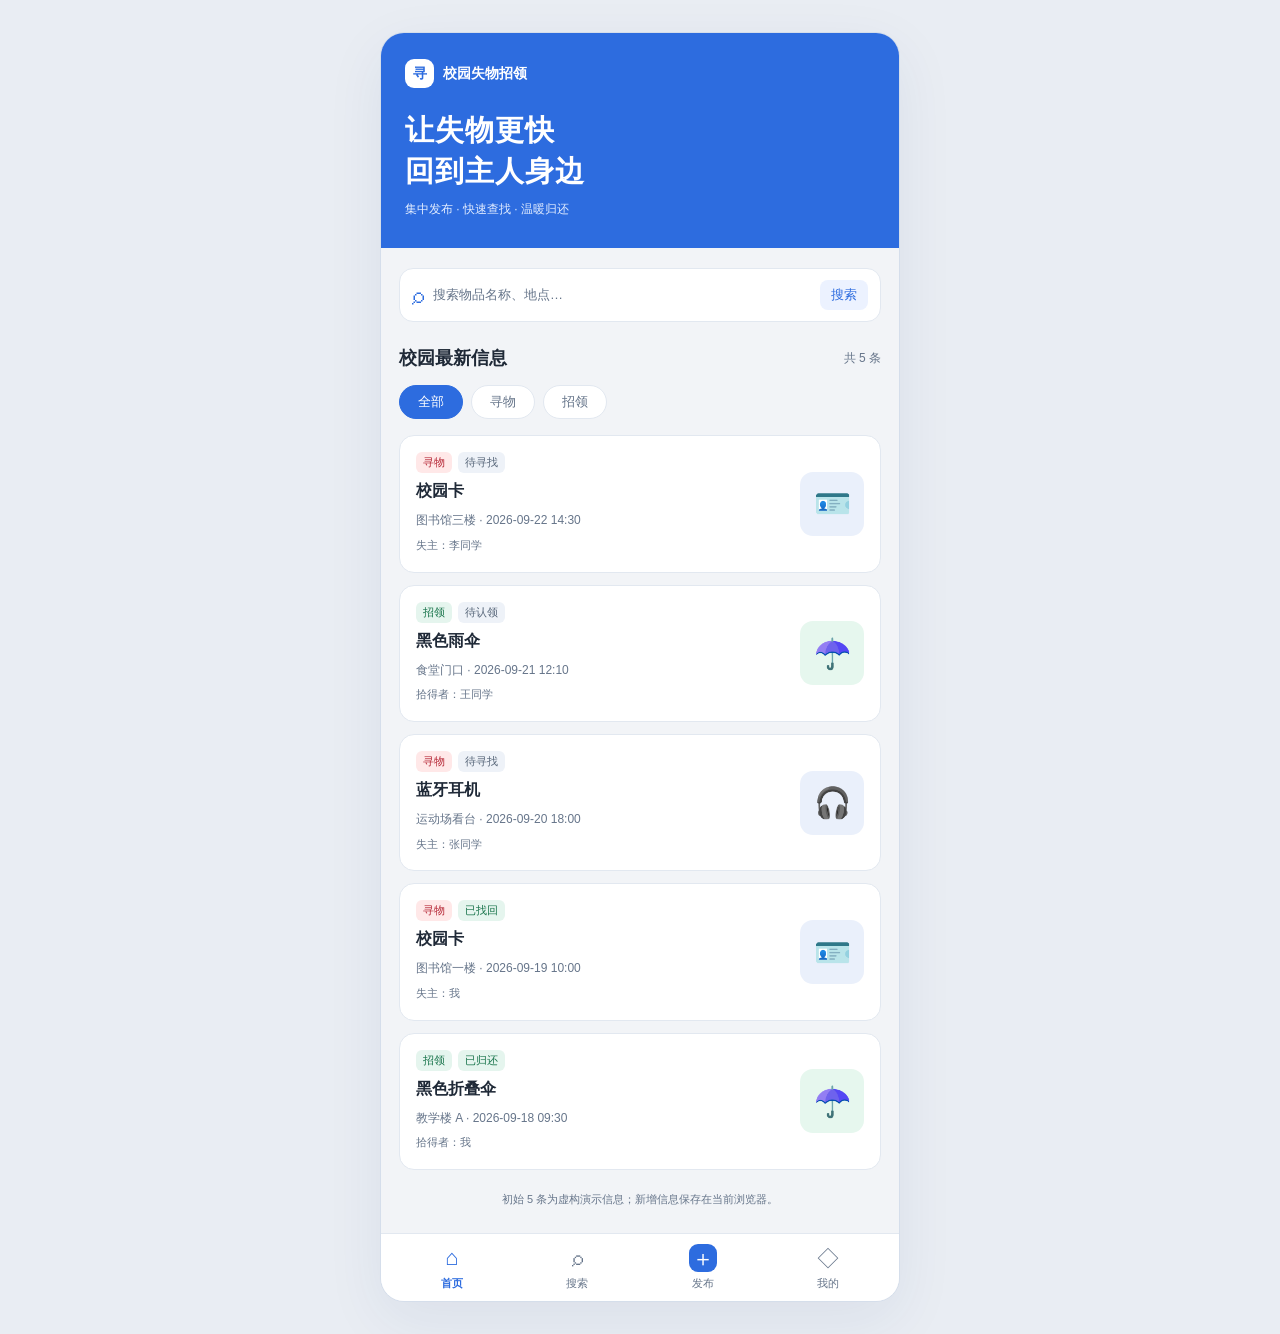
==== index.html @ 6c2c49dc "feat: 实现寻物招领发布、表单校验与本地保存" ====
<!DOCTYPE html>
<html lang="zh-CN">
<head>
  <meta charset="UTF-8">
  <meta name="viewport" content="width=device-width, initial-scale=1">
  <title>校园失物招领</title>
  <link rel="stylesheet" href="css/style.css">
  <script defer src="js/core.js"></script>
  <script defer src="js/data.js"></script>
  <script defer src="js/storage.js"></script>
  <script defer src="js/app.js"></script>
</head>
<body>
  <div class="app-shell">
    <header class="header">
      <div class="brand"><span class="brand-icon" aria-hidden="true">寻</span><span>校园失物招领</span></div>
      <h1>让失物更快<br>回到主人身边</h1>
      <p>集中发布 · 快速查找 · 温暖归还</p>
    </header>
    <main id="main-content" tabindex="-1">
      <p id="storage-warning" class="notice error-notice" role="alert" hidden></p>
      <p id="feedback" class="notice success-notice" role="status" hidden></p>
      <section id="home-page" class="page" aria-labelledby="home-title">
        <button class="search-entry" type="button" data-page="search"><span aria-hidden="true">⌕</span>搜索物品名称、地点…<span class="search-label">搜索</span></button>
        <div class="section-heading"><h2 id="home-title">校园最新信息</h2><span id="result-count" aria-live="polite"></span></div>
        <div class="filters" role="group" aria-label="信息类型筛选">
          <button type="button" class="filter active" data-filter="all" aria-pressed="true">全部</button>
          <button type="button" class="filter" data-filter="lost" aria-pressed="false">寻物</button>
          <button type="button" class="filter" data-filter="found" aria-pressed="false">招领</button>
        </div>
        <div id="home-list" class="item-list"></div>
        <p class="demo-note">初始 5 条为虚构演示信息；新增信息保存在当前浏览器。</p>
      </section>
      <section id="search-page" class="page" aria-labelledby="search-title" hidden>
        <h2 id="search-title">搜索物品</h2><div class="placeholder"><span aria-hidden="true">⌕</span><h3>搜索页面已就位</h3><p>下一阶段接入关键词与分类搜索。</p><button type="button" class="primary-button" data-page="home">返回首页</button></div>
      </section>
      <section id="publish-page" class="page" aria-labelledby="publish-title" hidden>
        <h2 id="publish-title">发布信息</h2>
        <p class="form-intro">带 * 的内容为必填，清晰的描述有助于找回物品。</p>
        <form id="publish-form" class="publish-form" novalidate>
          <fieldset class="type-field"><legend>信息类型 *</legend>
            <label><input type="radio" name="type" value="lost" checked> 我要寻物</label>
            <label><input type="radio" name="type" value="found"> 我要招领</label>
          </fieldset>
          <div class="field"><label for="f-title">物品名称 *</label><input id="f-title" name="title" maxlength="40" placeholder="如：黑色雨伞" required><p id="error-title" class="field-error" hidden></p></div>
          <div class="field"><label for="f-category">物品类别 *</label><select id="f-category" name="category"><option>证件</option><option>电子用品</option><option>生活用品</option><option>书籍文具</option><option>其他</option></select></div>
          <div class="field"><label for="f-place">丢失／捡到地点 *</label><input id="f-place" name="place" maxlength="80" placeholder="如：图书馆三楼" required><p id="error-place" class="field-error" hidden></p></div>
          <div class="field"><label for="f-eventTime">丢失／捡到时间</label><input id="f-eventTime" name="eventTime" type="datetime-local"><p class="field-hint">不填则使用发布时刻。</p><p id="error-eventTime" class="field-error" hidden></p></div>
          <div class="field"><label for="f-description">详细描述</label><textarea id="f-description" name="description" rows="4" maxlength="500" placeholder="物品的颜色、外观和特征（最多 500 字）"></textarea><p id="error-description" class="field-error" hidden></p></div>
          <div class="field"><label for="f-contact">联系方式 *</label><input id="f-contact" name="contact" maxlength="100" placeholder="微信号或手机号" required><p class="field-hint">联系方式将展示在详情中，请勿填写密码等敏感内容。</p><p id="error-contact" class="field-error" hidden></p></div>
          <p id="publish-error" class="notice error-notice" role="alert" hidden></p>
          <button id="publish-submit" class="primary-button submit-button" type="submit">发布信息</button>
        </form>
      </section>
      <section id="mine-page" class="page" aria-labelledby="mine-title" hidden>
        <h2 id="mine-title">我的发布</h2><div class="placeholder"><span aria-hidden="true">◇</span><h3>在这里管理你的信息</h3><p>后续接入编辑、删除及已找回／已归还状态。</p><button type="button" class="primary-button" data-page="home">返回首页</button></div>
      </section>
    </main>
    <nav class="bottom-nav" aria-label="主要导航">
      <button type="button" class="nav-item active" data-page="home" aria-current="page"><span aria-hidden="true">⌂</span>首页</button>
      <button type="button" class="nav-item" data-page="search"><span aria-hidden="true">⌕</span>搜索</button>
      <button type="button" class="nav-item" data-page="publish"><span class="nav-plus" aria-hidden="true">＋</span>发布</button>
      <button type="button" class="nav-item" data-page="mine"><span aria-hidden="true">◇</span>我的</button>
    </nav>
  </div>
</body>
</html>
---- css/style.css ----
:root { --blue: #2d6cdf; --ink: #1f2937; --muted: #66758a; --line: #e2e8f0; --surface: #f2f4f7; }
* { box-sizing: border-box; }
body { margin: 0; padding: 32px 16px; background: #e9edf3; color: var(--ink); font-family: "Microsoft YaHei", "PingFang SC", sans-serif; }
button { font: inherit; cursor: pointer; }
button:focus-visible { outline: 3px solid #143f99; outline-offset: 3px; }
[hidden] { display: none !important; }
.app-shell { max-width: 520px; margin: 0 auto; background: var(--surface); border: 1px solid #d5deeb; border-radius: 24px; box-shadow: 0 18px 60px #183f7412; overflow: hidden; }
.header { padding: 26px 24px 30px; background: var(--blue); color: white; }
.brand { display: flex; align-items: center; gap: 9px; font-size: 14px; font-weight: 600; }
.brand-icon { display: grid; place-items: center; width: 29px; height: 29px; background: white; color: var(--blue); border-radius: 9px; }
h1 { font-size: 29px; line-height: 1.4; margin: 22px 0 10px; letter-spacing: 1px; }
.header p { margin: 0; color: #e3edff; font-size: 12px; }
main { padding: 20px 18px 12px; min-height: 370px; }
h2 { font-size: 18px; margin: 0; }
.search-entry { width: 100%; display: flex; align-items: center; gap: 9px; border: 1px solid var(--line); background: white; border-radius: 14px; padding: 11px 12px; text-align: left; color: var(--muted); font-size: 13px; }
.search-entry > span:first-child { font-size: 24px; color: var(--blue); }
.search-label { margin-left: auto; border-radius: 8px; background: #ecf2ff; color: var(--blue); padding: 6px 11px; }
.section-heading { display: flex; align-items: center; justify-content: space-between; margin: 24px 0 15px; }
#result-count { font-size: 12px; color: var(--muted); }
.filters { display: flex; gap: 8px; margin-bottom: 16px; }
.filter { border: 1px solid var(--line); background: white; color: var(--muted); padding: 7px 18px; border-radius: 20px; font-size: 13px; }
.filter.active { background: var(--blue); color: white; border-color: var(--blue); }
.item-card { display: flex; align-items: center; gap: 12px; margin-bottom: 12px; padding: 16px; background: white; border: 1px solid var(--line); border-radius: 15px; }
.item-info { flex: 1; min-width: 0; }
.item-title { margin: 8px 0; font-size: 16px; overflow-wrap: anywhere; }
.item-meta, .item-owner { font-size: 12px; color: var(--muted); line-height: 1.8; margin: 0; overflow-wrap: anywhere; }
.item-owner { margin-top: 4px; font-size: 11px; }
.badges { display: flex; flex-wrap: wrap; gap: 6px; }
.badge { font-size: 11px; border-radius: 6px; padding: 3px 7px; }
.badge.lost { background: #ffe8e8; color: #b52635; }
.badge.found, .badge.done { background: #e5f5ee; color: #18744b; }
.badge.status { background: #eef2f8; color: #566578; }
.item-thumb { display: grid; place-items: center; width: 64px; height: 64px; flex: 0 0 64px; border-radius: 13px; background: #eaf0fb; font-size: 30px; }
.item-thumb.found { background: #e6f7ee; }
.demo-note { color: var(--muted); text-align: center; font-size: 11px; line-height: 1.7; margin: 20px 0 12px; }
.empty-state { background: white; border-radius: 14px; padding: 40px 16px; text-align: center; color: var(--muted); }
.bottom-nav { display: flex; position: sticky; bottom: 0; padding: 9px 8px max(9px, env(safe-area-inset-bottom)); border-top: 1px solid var(--line); background: white; }
.nav-item { flex: 1; display: flex; align-items: center; flex-direction: column; gap: 4px; border: 0; background: transparent; color: var(--muted); font-size: 11px; }
.nav-item > span { display: grid; place-items: center; height: 28px; width: 28px; font-size: 22px; }
.nav-item.active { color: var(--blue); font-weight: 600; }
.nav-item .nav-plus { border-radius: 9px; background: var(--blue); color: white; }
.placeholder { text-align: center; padding: 45px 10px; }
.placeholder > span { font-size: 40px; color: var(--blue); }
.placeholder h3 { font-size: 17px; margin: 20px 0 12px; }
.placeholder p { color: var(--muted); font-size: 13px; line-height: 1.8; }
.primary-button { background: var(--blue); color: white; border: 0; padding: 11px 22px; border-radius: 10px; margin-top: 18px; }
@media (max-width: 560px) { body { padding: 0; } .app-shell { border: 0; border-radius: 0; box-shadow: none; max-width: none; min-height: 100dvh; display: flex; flex-direction: column; } main { flex: 1; } h1 { font-size: 27px; } }

.form-intro { color: var(--muted); font-size: 12px; line-height: 1.8; margin: 12px 0 18px; }
.publish-form { background: white; border: 1px solid var(--line); border-radius: 15px; padding: 18px; }
.type-field { border: 0; padding: 0; margin: 0 0 20px; }
.type-field legend, .field > label { font-size: 13px; font-weight: 600; margin-bottom: 9px; display: block; }
.type-field label { display: inline-flex; align-items: center; gap: 5px; font-size: 13px; margin-right: 18px; padding: 5px 0; }
.type-field input { accent-color: var(--blue); }
.field { margin-bottom: 20px; }
.field input, .field select, .field textarea { display: block; width: 100%; min-width: 0; max-width: 100%; border: 1px solid #ced7e4; border-radius: 9px; background: #f8fafc; color: var(--ink); padding: 11px; font: inherit; font-size: 13px; }
.field textarea { resize: vertical; }
.field input:focus, .field select:focus, .field textarea:focus { outline: 2px solid var(--blue); outline-offset: 1px; }
.field [aria-invalid="true"] { border-color: #b52635; }
.field-error, .field-hint { font-size: 11px; line-height: 1.8; margin: 6px 0 0; }
.field-error { color: #b52635; }
.field-hint { color: var(--muted); }
.notice { padding: 12px; border-radius: 9px; line-height: 1.7; font-size: 12px; overflow-wrap: anywhere; }
.error-notice { background: #fff0f0; color: #a52131; border: 1px solid #f6cdd3; }
.success-notice { background: #e5f5ee; color: #18744b; border: 1px solid #b8e2ce; }
.submit-button { width: 100%; margin-top: 0; }
button:disabled { cursor: not-allowed; opacity: .55; }
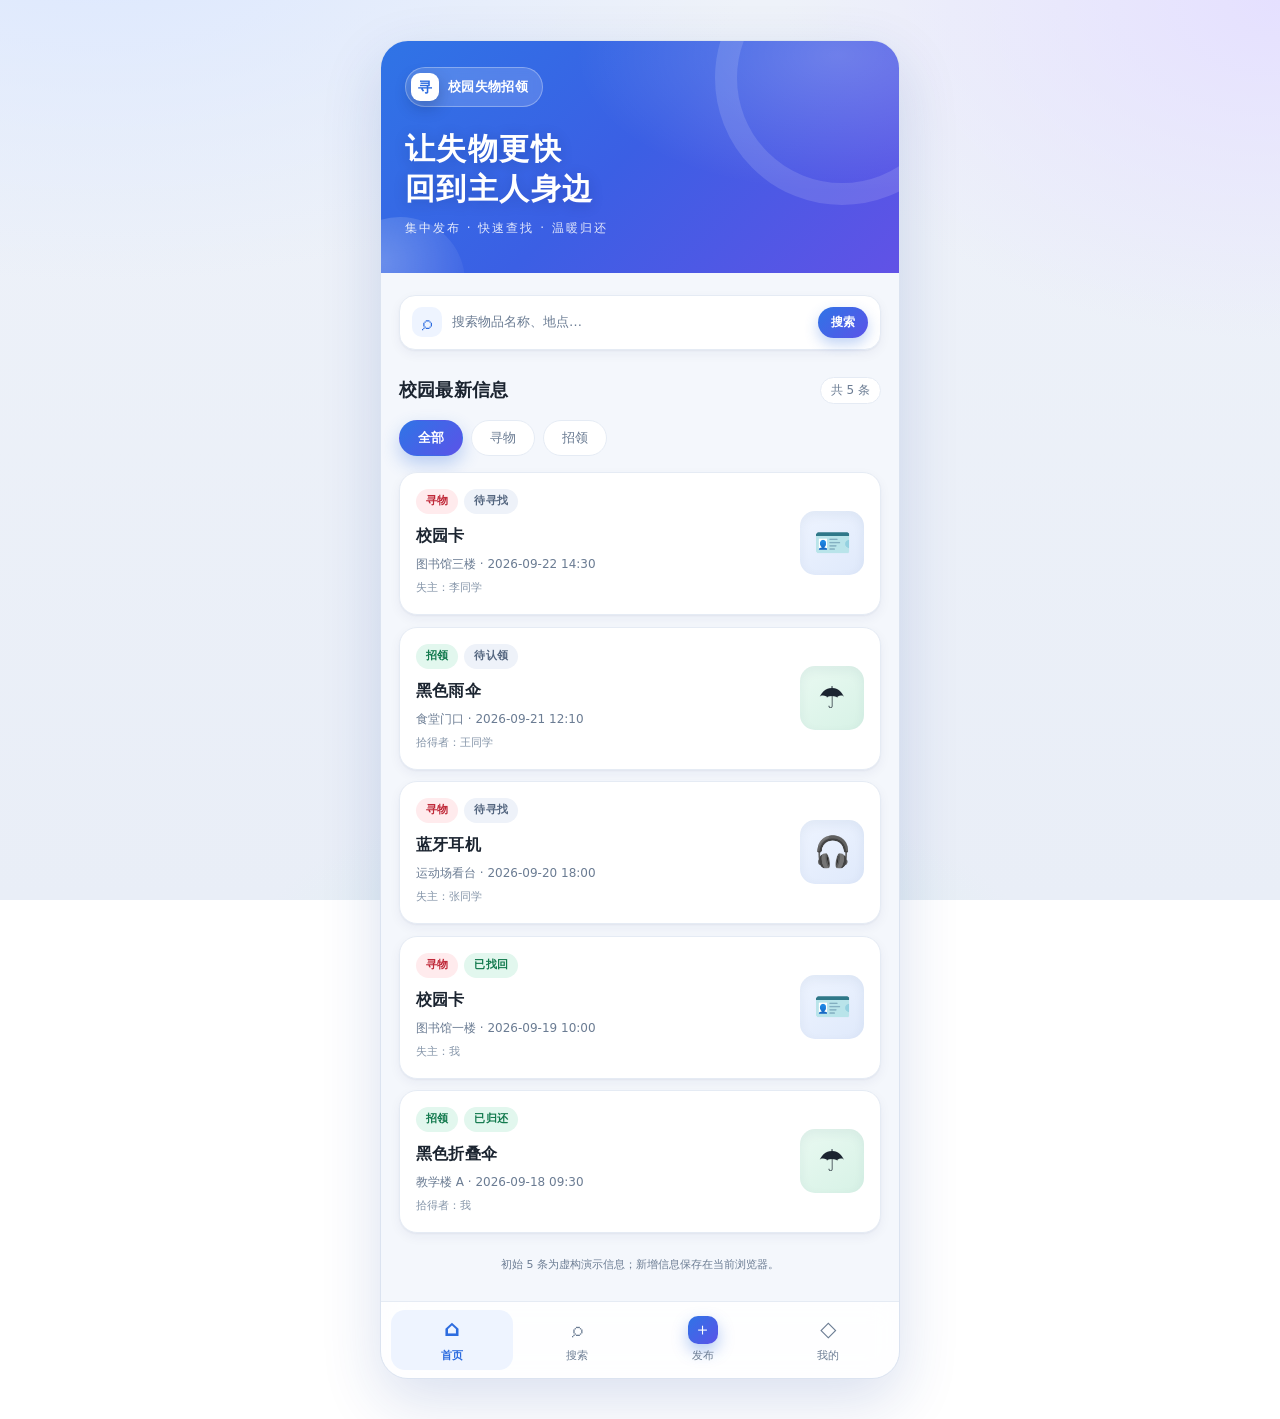
==== commit f0d2a302: "feat(ui): 重构全局样式并优化页面视觉与图标" ====
--- a/index.html
+++ b/index.html
@@ -3,11 +3,20 @@
 <head>
   <meta charset="UTF-8">
   <meta name="viewport" content="width=device-width, initial-scale=1">
+  <meta name="theme-color" content="#3b5fe4">
+  <meta name="description" content="校园失物招领：集中发布、快速查找、温暖归还。">
   <title>校园失物招领</title>
+  <link rel="icon" href="data:image/svg+xml,%3Csvg xmlns='http://www.w3.org/2000/svg' viewBox='0 0 64 64'%3E%3Cdefs%3E%3ClinearGradient id='g' x1='0' y1='0' x2='1' y2='1'%3E%3Cstop offset='0' stop-color='%232f74e6'/%3E%3Cstop offset='1' stop-color='%235b53e8'/%3E%3C/linearGradient%3E%3C/defs%3E%3Crect width='64' height='64' rx='16' fill='url(%23g)'/%3E%3Ctext x='32' y='44' font-size='36' font-family='sans-serif' font-weight='700' fill='white' text-anchor='middle'%3E%E5%AF%BB%3C/text%3E%3C/svg%3E">
   <link rel="stylesheet" href="css/style.css">
   <script defer src="js/core.js"></script>
   <script defer src="js/data.js"></script>
   <script defer src="js/storage.js"></script>
+  <script defer src="js/clipboard.js"></script>
+  <script defer src="js/images.js"></script>
+  <script defer src="js/recommendations.js"></script>
+  <script defer src="js/pages/my-posts.js"></script>
+  <script defer src="js/pages/search.js"></script>
+  <script defer src="js/pages/detail.js"></script>
   <script defer src="js/app.js"></script>
 </head>
 <body>
@@ -29,10 +38,22 @@
           <button type="button" class="filter" data-filter="found" aria-pressed="false">招领</button>
         </div>
         <div id="home-list" class="item-list"></div>
+        <p id="home-limit-hint" class="field-hint" hidden></p>
         <p class="demo-note">初始 5 条为虚构演示信息；新增信息保存在当前浏览器。</p>
       </section>
       <section id="search-page" class="page" aria-labelledby="search-title" hidden>
-        <h2 id="search-title">搜索物品</h2><div class="placeholder"><span aria-hidden="true">⌕</span><h3>搜索页面已就位</h3><p>下一阶段接入关键词与分类搜索。</p><button type="button" class="primary-button" data-page="home">返回首页</button></div>
+        <h2 id="search-title">搜索物品</h2>
+        <p class="form-intro">按物品名称、地点或描述查找线索。</p>
+        <form id="search-form" class="search-form" role="search">
+          <div class="field"><label for="search-keyword">关键词</label><div class="search-input-row"><input id="search-keyword" name="keyword" type="search" maxlength="100" placeholder="如：黑色 雨伞"><button type="submit" class="primary-button">搜索</button></div><p class="field-hint">多个关键词用空格分隔，结果需同时包含这些词。</p></div>
+          <div class="search-options">
+            <div class="field"><label for="search-type">信息类型</label><select id="search-type"><option value="all">全部</option><option value="lost">寻物</option><option value="found">招领</option></select></div>
+            <div class="field"><label for="search-category">物品类别</label><select id="search-category"><option value="all">全部类别</option><option>证件</option><option>电子用品</option><option>生活用品</option><option>书籍文具</option><option>其他</option></select></div>
+          </div>
+          <div class="search-footer"><label class="checkbox-label"><input id="search-active" type="checkbox">仅看未完成</label><button type="button" id="search-reset" class="text-button">清空筛选</button></div>
+        </form>
+        <div class="section-heading"><h3 class="results-heading">搜索结果</h3><span id="search-count" aria-live="polite"></span></div>
+        <div id="search-list" class="item-list"></div>
       </section>
       <section id="publish-page" class="page" aria-labelledby="publish-title" hidden>
         <h2 id="publish-title">发布信息</h2>
@@ -45,15 +66,31 @@
           <div class="field"><label for="f-title">物品名称 *</label><input id="f-title" name="title" maxlength="40" placeholder="如：黑色雨伞" required><p id="error-title" class="field-error" hidden></p></div>
           <div class="field"><label for="f-category">物品类别 *</label><select id="f-category" name="category"><option>证件</option><option>电子用品</option><option>生活用品</option><option>书籍文具</option><option>其他</option></select></div>
           <div class="field"><label for="f-place">丢失／捡到地点 *</label><input id="f-place" name="place" maxlength="80" placeholder="如：图书馆三楼" required><p id="error-place" class="field-error" hidden></p></div>
-          <div class="field"><label for="f-eventTime">丢失／捡到时间</label><input id="f-eventTime" name="eventTime" type="datetime-local"><p class="field-hint">不填则使用发布时刻。</p><p id="error-eventTime" class="field-error" hidden></p></div>
+          <div class="field"><label for="f-eventTime">丢失／捡到时间</label><input id="f-eventTime" name="eventTime" type="datetime-local"><p id="event-time-hint" class="field-hint">不填则使用发布时刻。</p><p id="error-eventTime" class="field-error" hidden></p></div>
           <div class="field"><label for="f-description">详细描述</label><textarea id="f-description" name="description" rows="4" maxlength="500" placeholder="物品的颜色、外观和特征（最多 500 字）"></textarea><p id="error-description" class="field-error" hidden></p></div>
           <div class="field"><label for="f-contact">联系方式 *</label><input id="f-contact" name="contact" maxlength="100" placeholder="微信号或手机号" required><p class="field-hint">联系方式将展示在详情中，请勿填写密码等敏感内容。</p><p id="error-contact" class="field-error" hidden></p></div>
+          <div class="field"><label for="f-image">物品照片（选填）</label><input id="f-image" type="file" accept="image/jpeg,image/png,image/webp" aria-describedby="image-hint"><p id="image-hint" class="field-hint">支持 JPG、PNG、WebP，最大 5 MB。保存前自动缩小和压缩，透明背景转为白色。</p><div id="image-preview" class="upload-preview" hidden></div><button id="image-remove" type="button" class="secondary-button" hidden>移除照片</button><p id="image-feedback" class="field-hint" role="status"></p></div>
           <p id="publish-error" class="notice error-notice" role="alert" hidden></p>
+          <button id="edit-cancel" class="secondary-button" type="button" hidden>取消编辑</button>
           <button id="publish-submit" class="primary-button submit-button" type="submit">发布信息</button>
         </form>
       </section>
       <section id="mine-page" class="page" aria-labelledby="mine-title" hidden>
-        <h2 id="mine-title">我的发布</h2><div class="placeholder"><span aria-hidden="true">◇</span><h3>在这里管理你的信息</h3><p>后续接入编辑、删除及已找回／已归还状态。</p><button type="button" class="primary-button" data-page="home">返回首页</button></div>
+        <h2 id="mine-title">我的发布</h2>
+        <p class="form-intro">管理当前浏览器中由你发布的信息。</p>
+        <div id="mine-summary" class="mine-stats" aria-label="我的发布统计"></div>
+        <div class="filters" role="group" aria-label="我的发布状态筛选">
+          <button type="button" class="filter active" data-mine-filter="all" aria-pressed="true">全部</button>
+          <button type="button" class="filter" data-mine-filter="active" aria-pressed="false">进行中</button>
+          <button type="button" class="filter" data-mine-filter="completed" aria-pressed="false">已完成</button>
+        </div>
+        <p id="mine-feedback" class="notice" role="status" hidden></p>
+        <div id="mine-list" class="item-list"></div>
+      </section>
+      <section id="detail-page" class="page" aria-labelledby="detail-title" hidden>
+        <button id="detail-back" type="button" class="back-button">← 返回列表</button>
+        <h2 id="detail-title">物品详情</h2>
+        <div id="detail-content"></div>
       </section>
     </main>
     <nav class="bottom-nav" aria-label="主要导航">
--- a/css/style.css
+++ b/css/style.css
@@ -1,67 +1,763 @@
-:root { --blue: #2d6cdf; --ink: #1f2937; --muted: #66758a; --line: #e2e8f0; --surface: #f2f4f7; }
+/* =========================================================
+   校园失物招领 · 视觉样式
+   主题：清爽蓝白 + 柔和渐变，移动端优先
+   ========================================================= */
+
+/* ---------- 设计变量 ---------- */
+:root {
+  --brand-50: #eef4ff;
+  --brand-100: #dde8ff;
+  --brand-200: #bed1fb;
+  --brand-300: #93b2f6;
+  --brand: #2d6cdf;
+  --brand-600: #1f56c2;
+  --brand-700: #173f99;
+  --indigo: #5b53e8;
+
+  --ink: #1b2430;
+  --ink-soft: #3a4759;
+  --muted: #6b7c93;
+  --line: #e5ebf4;
+  --line-strong: #d3ddec;
+  --surface: #f4f7fc;
+  --card: #ffffff;
+
+  --rose-bg: #ffebed;
+  --rose-fg: #c02a3a;
+  --mint-bg: #e2f7ee;
+  --mint-fg: #137a4e;
+  --slate-bg: #eef2f9;
+  --slate-fg: #556780;
+
+  --r-sm: 10px;
+  --r-md: 14px;
+  --r-lg: 18px;
+  --r-xl: 22px;
+  --r-2xl: 28px;
+
+  --shadow-sm: 0 1px 2px rgba(20, 45, 90, .05), 0 4px 12px rgba(20, 45, 90, .05);
+  --shadow-md: 0 10px 26px rgba(20, 45, 90, .09);
+  --shadow-lg: 0 22px 60px rgba(23, 63, 153, .16);
+  --ring: 0 0 0 4px rgba(45, 108, 223, .18);
+
+  --ease: cubic-bezier(.22, .61, .36, 1);
+}
+
 * { box-sizing: border-box; }
-body { margin: 0; padding: 32px 16px; background: #e9edf3; color: var(--ink); font-family: "Microsoft YaHei", "PingFang SC", sans-serif; }
+
+html { -webkit-text-size-adjust: 100%; }
+
+body {
+  margin: 0;
+  padding: 40px 16px;
+  min-height: 100dvh;
+  color: var(--ink);
+  font-family: "PingFang SC", "HarmonyOS Sans SC", "Microsoft YaHei", "Segoe UI", system-ui, -apple-system, sans-serif;
+  font-size: 14px;
+  line-height: 1.6;
+  -webkit-font-smoothing: antialiased;
+  background:
+    radial-gradient(1100px 620px at 8% -10%, #dbe7ff 0%, rgba(219, 231, 255, 0) 60%),
+    radial-gradient(900px 620px at 100% 0%, #e5e0ff 0%, rgba(229, 224, 255, 0) 55%),
+    radial-gradient(760px 520px at 50% 120%, #d9f2ec 0%, rgba(217, 242, 236, 0) 60%),
+    linear-gradient(180deg, #eef2f9 0%, #e9eef7 100%);
+  background-attachment: fixed;
+}
+
 button { font: inherit; cursor: pointer; }
-button:focus-visible { outline: 3px solid #143f99; outline-offset: 3px; }
+
+button:focus-visible,
+a:focus-visible,
+input:focus-visible,
+select:focus-visible,
+textarea:focus-visible {
+  outline: 3px solid var(--brand-700);
+  outline-offset: 2px;
+}
+
 [hidden] { display: none !important; }
-.app-shell { max-width: 520px; margin: 0 auto; background: var(--surface); border: 1px solid #d5deeb; border-radius: 24px; box-shadow: 0 18px 60px #183f7412; overflow: hidden; }
-.header { padding: 26px 24px 30px; background: var(--blue); color: white; }
-.brand { display: flex; align-items: center; gap: 9px; font-size: 14px; font-weight: 600; }
-.brand-icon { display: grid; place-items: center; width: 29px; height: 29px; background: white; color: var(--blue); border-radius: 9px; }
-h1 { font-size: 29px; line-height: 1.4; margin: 22px 0 10px; letter-spacing: 1px; }
-.header p { margin: 0; color: #e3edff; font-size: 12px; }
-main { padding: 20px 18px 12px; min-height: 370px; }
-h2 { font-size: 18px; margin: 0; }
-.search-entry { width: 100%; display: flex; align-items: center; gap: 9px; border: 1px solid var(--line); background: white; border-radius: 14px; padding: 11px 12px; text-align: left; color: var(--muted); font-size: 13px; }
-.search-entry > span:first-child { font-size: 24px; color: var(--blue); }
-.search-label { margin-left: auto; border-radius: 8px; background: #ecf2ff; color: var(--blue); padding: 6px 11px; }
-.section-heading { display: flex; align-items: center; justify-content: space-between; margin: 24px 0 15px; }
-#result-count { font-size: 12px; color: var(--muted); }
+
+::selection { background: var(--brand-200); color: var(--brand-700); }
+
+/* 细腻滚动条 */
+* { scrollbar-width: thin; scrollbar-color: #c3d0e4 transparent; }
+*::-webkit-scrollbar { width: 9px; height: 9px; }
+*::-webkit-scrollbar-thumb { background: #c8d4e6; border: 2px solid transparent; background-clip: padding-box; border-radius: 99px; }
+*::-webkit-scrollbar-thumb:hover { background: #a9bbd6; background-clip: padding-box; }
+
+/* ---------- 应用外壳 ---------- */
+.app-shell {
+  position: relative;
+  max-width: 520px;
+  margin: 0 auto;
+  background: var(--surface);
+  border: 1px solid #dbe3f0;
+  border-radius: var(--r-2xl);
+  box-shadow: var(--shadow-lg), 0 2px 0 #ffffff inset;
+  overflow: hidden;
+  display: flex;
+  flex-direction: column;
+}
+
+/* ---------- 顶部头部 ---------- */
+.header {
+  position: relative;
+  overflow: hidden;
+  padding: 26px 24px 34px;
+  color: #fff;
+  background:
+    radial-gradient(420px 220px at 88% 6%, rgba(255, 255, 255, .22) 0%, rgba(255, 255, 255, 0) 62%),
+    linear-gradient(135deg, #2f74e6 0%, #3b5fe4 48%, #6152e6 100%);
+}
+
+/* 装饰光圈与光带 */
+.header::before,
+.header::after {
+  content: "";
+  position: absolute;
+  border-radius: 50%;
+  pointer-events: none;
+}
+.header::before {
+  width: 210px; height: 210px;
+  right: -70px; top: -90px;
+  border: 22px solid rgba(255, 255, 255, .13);
+}
+.header::after {
+  width: 130px; height: 130px;
+  left: -46px; bottom: -74px;
+  background: radial-gradient(circle at 35% 35%, rgba(255, 255, 255, .26), rgba(255, 255, 255, .05) 70%);
+}
+
+.brand {
+  position: relative;
+  display: inline-flex;
+  align-items: center;
+  gap: 9px;
+  padding: 5px 14px 5px 5px;
+  font-size: 13px;
+  font-weight: 600;
+  letter-spacing: .3px;
+  border-radius: 999px;
+  background: rgba(255, 255, 255, .16);
+  border: 1px solid rgba(255, 255, 255, .3);
+  backdrop-filter: blur(6px);
+}
+
+.brand-icon {
+  display: grid;
+  place-items: center;
+  width: 28px;
+  height: 28px;
+  border-radius: 9px;
+  background: #fff;
+  color: var(--brand);
+  font-size: 14px;
+  font-weight: 700;
+  box-shadow: 0 6px 16px rgba(9, 30, 66, .28);
+}
+
+h1 {
+  position: relative;
+  margin: 22px 0 10px;
+  font-size: 30px;
+  line-height: 1.34;
+  font-weight: 700;
+  letter-spacing: 1.4px;
+  text-shadow: 0 2px 14px rgba(12, 32, 78, .22);
+}
+
+.header p {
+  position: relative;
+  margin: 0;
+  color: rgba(255, 255, 255, .86);
+  font-size: 12px;
+  letter-spacing: 2px;
+}
+
+/* ---------- 主体 ---------- */
+main {
+  padding: 22px 18px 14px;
+  min-height: 380px;
+  flex: 1;
+  animation: pageIn .4s var(--ease) both;
+}
+
+@keyframes pageIn {
+  from { opacity: 0; transform: translateY(8px); }
+  to { opacity: 1; transform: none; }
+}
+
+h2 { font-size: 18px; margin: 0; letter-spacing: .2px; }
+h3, h4 { letter-spacing: .2px; }
+
+/* ---------- 搜索入口 ---------- */
+.search-entry {
+  width: 100%;
+  display: flex;
+  align-items: center;
+  gap: 10px;
+  padding: 11px 12px;
+  border: 1px solid var(--line);
+  border-radius: 16px;
+  background: #fff;
+  color: var(--muted);
+  font-size: 13px;
+  text-align: left;
+  box-shadow: var(--shadow-sm);
+  transition: border-color .2s var(--ease), box-shadow .2s var(--ease), transform .2s var(--ease);
+}
+.search-entry:hover {
+  border-color: var(--brand-200);
+  box-shadow: var(--shadow-md);
+  transform: translateY(-1px);
+}
+.search-entry > span:first-child {
+  display: grid;
+  place-items: center;
+  width: 30px;
+  height: 30px;
+  flex: 0 0 30px;
+  border-radius: 10px;
+  background: var(--brand-50);
+  color: var(--brand);
+  font-size: 20px;
+  line-height: 1;
+}
+.search-label {
+  margin-left: auto;
+  padding: 6px 13px;
+  border-radius: 999px;
+  background: linear-gradient(135deg, #2f74e6, #5b53e8);
+  color: #fff;
+  font-size: 12px;
+  font-weight: 600;
+  box-shadow: 0 6px 14px rgba(45, 108, 223, .3);
+}
+
+/* ---------- 区块标题与筛选 ---------- */
+.section-heading {
+  display: flex;
+  align-items: center;
+  justify-content: space-between;
+  gap: 10px;
+  margin: 26px 0 15px;
+}
+
+#result-count, #search-count {
+  font-size: 12px;
+  color: var(--muted);
+  background: #fff;
+  border: 1px solid var(--line);
+  padding: 3px 10px;
+  border-radius: 999px;
+}
+
 .filters { display: flex; gap: 8px; margin-bottom: 16px; }
-.filter { border: 1px solid var(--line); background: white; color: var(--muted); padding: 7px 18px; border-radius: 20px; font-size: 13px; }
-.filter.active { background: var(--blue); color: white; border-color: var(--blue); }
-.item-card { display: flex; align-items: center; gap: 12px; margin-bottom: 12px; padding: 16px; background: white; border: 1px solid var(--line); border-radius: 15px; }
+
+.filter {
+  padding: 7px 18px;
+  border: 1px solid var(--line);
+  border-radius: 999px;
+  background: #fff;
+  color: var(--muted);
+  font-size: 13px;
+  transition: all .2s var(--ease);
+}
+.filter:hover { border-color: var(--brand-200); color: var(--brand-600); }
+.filter.active {
+  border-color: transparent;
+  background: linear-gradient(135deg, #2f74e6, #5b53e8);
+  color: #fff;
+  font-weight: 600;
+  box-shadow: 0 8px 18px rgba(45, 108, 223, .3);
+}
+
+/* ---------- 信息卡片 ---------- */
+.item-list { display: block; }
+
+.item-card {
+  position: relative;
+  display: flex;
+  align-items: center;
+  gap: 12px;
+  margin-bottom: 12px;
+  padding: 16px;
+  background: var(--card);
+  border: 1px solid var(--line);
+  border-radius: var(--r-lg);
+  box-shadow: var(--shadow-sm);
+  animation: cardIn .42s var(--ease) both;
+  transition: border-color .22s var(--ease), box-shadow .22s var(--ease), transform .22s var(--ease);
+}
+
+.item-card:nth-child(2) { animation-delay: .04s; }
+.item-card:nth-child(3) { animation-delay: .08s; }
+.item-card:nth-child(4) { animation-delay: .12s; }
+.item-card:nth-child(5) { animation-delay: .16s; }
+.item-card:nth-child(n+6) { animation-delay: .2s; }
+
+@keyframes cardIn {
+  from { opacity: 0; transform: translateY(10px) scale(.99); }
+  to { opacity: 1; transform: none; }
+}
+
+a.item-card { color: inherit; text-decoration: none; }
+a.item-card:hover {
+  border-color: var(--brand-200);
+  box-shadow: var(--shadow-md);
+  transform: translateY(-2px);
+}
+
 .item-info { flex: 1; min-width: 0; }
-.item-title { margin: 8px 0; font-size: 16px; overflow-wrap: anywhere; }
-.item-meta, .item-owner { font-size: 12px; color: var(--muted); line-height: 1.8; margin: 0; overflow-wrap: anywhere; }
-.item-owner { margin-top: 4px; font-size: 11px; }
+
+.item-title {
+  margin: 9px 0 6px;
+  font-size: 16px;
+  font-weight: 600;
+  color: var(--ink);
+  overflow-wrap: anywhere;
+}
+
+.item-meta, .item-owner {
+  margin: 0;
+  font-size: 12px;
+  line-height: 1.75;
+  color: var(--muted);
+  overflow-wrap: anywhere;
+}
+.item-owner { margin-top: 3px; font-size: 11px; color: #8595a9; }
+
+/* 徽标 */
 .badges { display: flex; flex-wrap: wrap; gap: 6px; }
-.badge { font-size: 11px; border-radius: 6px; padding: 3px 7px; }
-.badge.lost { background: #ffe8e8; color: #b52635; }
-.badge.found, .badge.done { background: #e5f5ee; color: #18744b; }
-.badge.status { background: #eef2f8; color: #566578; }
-.item-thumb { display: grid; place-items: center; width: 64px; height: 64px; flex: 0 0 64px; border-radius: 13px; background: #eaf0fb; font-size: 30px; }
-.item-thumb.found { background: #e6f7ee; }
-.demo-note { color: var(--muted); text-align: center; font-size: 11px; line-height: 1.7; margin: 20px 0 12px; }
-.empty-state { background: white; border-radius: 14px; padding: 40px 16px; text-align: center; color: var(--muted); }
-.bottom-nav { display: flex; position: sticky; bottom: 0; padding: 9px 8px max(9px, env(safe-area-inset-bottom)); border-top: 1px solid var(--line); background: white; }
-.nav-item { flex: 1; display: flex; align-items: center; flex-direction: column; gap: 4px; border: 0; background: transparent; color: var(--muted); font-size: 11px; }
-.nav-item > span { display: grid; place-items: center; height: 28px; width: 28px; font-size: 22px; }
-.nav-item.active { color: var(--blue); font-weight: 600; }
-.nav-item .nav-plus { border-radius: 9px; background: var(--blue); color: white; }
-.placeholder { text-align: center; padding: 45px 10px; }
-.placeholder > span { font-size: 40px; color: var(--blue); }
-.placeholder h3 { font-size: 17px; margin: 20px 0 12px; }
+
+.badge {
+  padding: 3px 10px;
+  border-radius: 999px;
+  font-size: 11px;
+  font-weight: 600;
+  letter-spacing: .2px;
+  line-height: 1.7;
+}
+.badge.lost { background: var(--rose-bg); color: var(--rose-fg); }
+.badge.found { background: var(--mint-bg); color: var(--mint-fg); }
+.badge.done { background: var(--mint-bg); color: var(--mint-fg); }
+.badge.status { background: var(--slate-bg); color: var(--slate-fg); }
+
+/* 缩略图 */
+.item-thumb {
+  display: grid;
+  place-items: center;
+  width: 64px;
+  height: 64px;
+  flex: 0 0 64px;
+  border-radius: 15px;
+  background: linear-gradient(145deg, #eef4ff, #dfe9fb);
+  font-size: 30px;
+  box-shadow: 0 4px 12px rgba(20, 45, 90, .06) inset;
+}
+.item-thumb.found { background: linear-gradient(145deg, #e9f9f1, #d7f2e6); }
+.item-thumb.has-photo { overflow: hidden; padding: 0; }
+.item-thumb img { width: 100%; height: 100%; object-fit: cover; display: block; }
+
+/* ---------- 空状态与提示 ---------- */
+.empty-state {
+  padding: 44px 18px;
+  border: 1px dashed var(--line-strong);
+  border-radius: var(--r-lg);
+  background: linear-gradient(180deg, #ffffff, #fbfdff);
+  text-align: center;
+  color: var(--muted);
+  font-size: 13px;
+  line-height: 1.8;
+}
+
+.demo-note {
+  margin: 22px 0 12px;
+  color: var(--muted);
+  text-align: center;
+  font-size: 11px;
+  line-height: 1.8;
+}
+
+.field-hint { margin: 6px 0 0; color: var(--muted); font-size: 11px; line-height: 1.8; }
+.field-error { margin: 6px 0 0; color: var(--rose-fg); font-size: 11px; line-height: 1.8; }
+
+/* ---------- 通用通知条 ---------- */
+.notice {
+  padding: 12px 14px;
+  border-radius: 12px;
+  font-size: 12px;
+  line-height: 1.75;
+  overflow-wrap: anywhere;
+}
+.error-notice {
+  background: #fff4f4;
+  color: #a52131;
+  border: 1px solid #f7d2d7;
+  border-left: 4px solid #dc5a68;
+}
+.success-notice {
+  background: #edfaf3;
+  color: #12684a;
+  border: 1px solid #c4e9d8;
+  border-left: 4px solid #2fa877;
+}
+
+/* ---------- 表单 ---------- */
+.form-intro { margin: 12px 0 18px; color: var(--muted); font-size: 12px; line-height: 1.8; }
+
+.publish-form,
+.search-form {
+  padding: 18px;
+  background: #fff;
+  border: 1px solid var(--line);
+  border-radius: var(--r-lg);
+  box-shadow: var(--shadow-sm);
+}
+
+.type-field { margin: 0 0 20px; padding: 0; border: 0; }
+.type-field legend,
+.field > label {
+  display: block;
+  margin-bottom: 9px;
+  font-size: 13px;
+  font-weight: 600;
+  color: var(--ink-soft);
+}
+.type-field label {
+  display: inline-flex;
+  align-items: center;
+  gap: 6px;
+  margin-right: 18px;
+  padding: 6px 0;
+  font-size: 13px;
+}
+.type-field input,
+.checkbox-label input { accent-color: var(--brand); }
+
+.field { margin-bottom: 20px; }
+
+.field input,
+.field select,
+.field textarea {
+  display: block;
+  width: 100%;
+  min-width: 0;
+  max-width: 100%;
+  padding: 11px 12px;
+  border: 1px solid var(--line-strong);
+  border-radius: 12px;
+  background: #f8fafd;
+  color: var(--ink);
+  font: inherit;
+  font-size: 13px;
+  transition: border-color .18s var(--ease), box-shadow .18s var(--ease), background .18s var(--ease);
+}
+.field input::placeholder,
+.field textarea::placeholder { color: #a5b2c4; }
+
+.field input:hover,
+.field select:hover,
+.field textarea:hover { border-color: var(--brand-200); }
+
+.field input:focus,
+.field select:focus,
+.field textarea:focus {
+  outline: none;
+  background: #fff;
+  border-color: var(--brand);
+  box-shadow: var(--ring);
+}
+.field textarea { resize: vertical; }
+
+.field [aria-invalid="true"] { border-color: var(--rose-fg); background: #fffafa; }
+.field [aria-invalid="true"]:focus { box-shadow: 0 0 0 4px rgba(192, 42, 58, .16); }
+
+/* ---------- 按钮 ---------- */
+.primary-button {
+  margin-top: 18px;
+  padding: 12px 22px;
+  border: 0;
+  border-radius: 12px;
+  background: linear-gradient(135deg, #2f74e6, #5b53e8);
+  color: #fff;
+  font-size: 14px;
+  font-weight: 600;
+  letter-spacing: .3px;
+  box-shadow: 0 10px 22px rgba(45, 108, 223, .3);
+  transition: transform .18s var(--ease), box-shadow .18s var(--ease), filter .18s var(--ease);
+}
+.primary-button:hover { transform: translateY(-1px); box-shadow: 0 14px 28px rgba(45, 108, 223, .36); filter: saturate(1.06); }
+.primary-button:active { transform: translateY(0); box-shadow: 0 6px 14px rgba(45, 108, 223, .28); }
+
+.secondary-button {
+  padding: 9px 14px;
+  border: 1px solid #cfdcf6;
+  border-radius: 10px;
+  background: linear-gradient(180deg, #ffffff, #eef3ff);
+  color: var(--brand-600);
+  font-size: 12px;
+  font-weight: 600;
+  transition: all .18s var(--ease);
+}
+.secondary-button:hover { border-color: var(--brand-300); background: #e7efff; transform: translateY(-1px); }
+
+.danger-button { color: #b42318; border-color: #f2c6c2; background: linear-gradient(180deg, #fff, #fff2f1); }
+.danger-button:hover { border-color: #e79b93; background: #ffe9e7; }
+
+.submit-button { width: 100%; margin-top: 0; }
+button:disabled { cursor: not-allowed; opacity: .55; transform: none !important; box-shadow: none !important; }
+
+.text-button, .back-button {
+  padding: 8px 0;
+  border: 0;
+  background: transparent;
+  color: var(--brand);
+  font-size: 12px;
+  font-weight: 600;
+  transition: color .18s var(--ease);
+}
+.text-button:hover, .back-button:hover { color: var(--brand-700); text-decoration: underline; }
+.back-button { margin-bottom: 14px; }
+
+a.item-card:hover { border-color: var(--brand-200); }
+
+/* ---------- 搜索页 ---------- */
+.search-input-row { display: flex; gap: 8px; }
+.search-input-row input { flex: 1; min-width: 0; }
+.search-input-row .primary-button { flex: none; margin: 0; padding: 10px 16px; font-size: 13px; box-shadow: 0 8px 18px rgba(45, 108, 223, .24); }
+
+.search-options { display: grid; grid-template-columns: 1fr 1fr; gap: 12px; }
+
+.search-footer { display: flex; align-items: center; justify-content: space-between; gap: 8px; margin-top: 4px; }
+.checkbox-label { display: flex; align-items: center; gap: 6px; color: var(--muted); font-size: 12px; }
+
+.results-heading { margin: 0; font-size: 16px; }
+
+/* ---------- 详情页 ---------- */
+.detail-panel {
+  margin-top: 18px;
+  padding: 18px;
+  background: #fff;
+  border: 1px solid var(--line);
+  border-radius: var(--r-lg);
+  box-shadow: var(--shadow-sm);
+}
+
+.detail-image {
+  display: grid;
+  place-items: center;
+  height: 158px;
+  margin-bottom: 18px;
+  border-radius: 16px;
+  background: linear-gradient(145deg, #eef4ff, #dfe9fb);
+  font-size: 60px;
+}
+.detail-image.has-photo { height: auto; padding: 0; overflow: hidden; }
+.detail-image img { display: block; width: 100%; max-height: 380px; object-fit: contain; background: #f4f7fb; }
+
+.detail-item-title { margin: 14px 0; font-size: 22px; font-weight: 700; overflow-wrap: anywhere; }
+
+.detail-info { margin: 0; }
+.detail-row {
+  display: flex;
+  align-items: baseline;
+  justify-content: space-between;
+  gap: 12px;
+  padding: 12px 0;
+  border-bottom: 1px solid var(--line);
+  font-size: 12px;
+}
+.detail-row:last-child { border-bottom: 0; }
+.detail-row dt { flex: 0 0 100px; color: var(--muted); }
+.detail-row dd { margin: 0; min-width: 0; text-align: right; color: var(--ink-soft); overflow-wrap: anywhere; }
+
+.detail-subtitle { margin: 20px 0 8px; font-size: 13px; font-weight: 600; color: var(--ink-soft); }
+.detail-description, .contact-text {
+  margin-bottom: 24px;
+  font-size: 13px;
+  line-height: 1.9;
+  color: var(--ink-soft);
+  overflow-wrap: anywhere;
+  white-space: pre-wrap;
+}
+
+.contact-box {
+  margin-top: 12px;
+  padding: 4px 14px 14px;
+  border: 1px solid var(--line);
+  border-radius: 14px;
+  background: linear-gradient(180deg, #f8fafd, #f2f5fb);
+}
+.contact-box .detail-subtitle { margin-top: 14px; }
+.contact-value {
+  display: block;
+  width: 100%;
+  margin: 10px 0;
+  padding: 10px 12px;
+  border: 1px solid var(--line-strong);
+  border-radius: 10px;
+  background: #fff;
+  color: var(--ink);
+  font: inherit;
+  font-size: 13px;
+  resize: vertical;
+}
+.contact-value:focus { outline: none; border-color: var(--brand); box-shadow: var(--ring); }
+
+/* ---------- 我的发布 ---------- */
+.mine-stats { display: grid; grid-template-columns: repeat(3, 1fr); gap: 10px; margin: 20px 0; }
+
+.mine-stat {
+  display: flex;
+  flex-direction: column;
+  align-items: center;
+  gap: 6px;
+  padding: 17px 8px;
+  border: 1px solid var(--line);
+  border-radius: var(--r-md);
+  background: #fff;
+  box-shadow: var(--shadow-sm);
+}
+.mine-stat strong {
+  font-size: 24px;
+  font-weight: 700;
+  background: linear-gradient(135deg, #2f74e6, #5b53e8);
+  -webkit-background-clip: text;
+  background-clip: text;
+  color: transparent;
+}
+.mine-stat span { color: var(--muted); font-size: 11px; }
+
+.mine-entry {
+  margin-bottom: 14px;
+  border: 1px solid var(--line);
+  border-radius: var(--r-lg);
+  background: #fff;
+  box-shadow: var(--shadow-sm);
+  overflow: hidden;
+}
+.mine-entry .item-card {
+  margin: 0;
+  border: 0;
+  border-radius: 0;
+  box-shadow: none;
+  animation: none;
+}
+.mine-entry .item-card:hover { transform: none; box-shadow: none; background: #fbfdff; }
+
+.mine-actions {
+  display: flex;
+  flex-wrap: wrap;
+  justify-content: flex-end;
+  gap: 8px;
+  padding: 11px 16px;
+  border-top: 1px solid var(--line);
+  background: linear-gradient(180deg, #fbfcfe, #f6f9fd);
+}
+
+/* ---------- 上传预览 ---------- */
+.upload-preview {
+  margin: 12px 0;
+  border: 1px solid var(--line);
+  border-radius: 14px;
+  background: #f4f7fb;
+  overflow: hidden;
+}
+.upload-preview img { display: block; width: 100%; max-height: 240px; object-fit: contain; }
+
+/* ---------- 相似线索 ---------- */
+.clue-panel { margin-top: 24px; padding-top: 20px; border-top: 1px solid var(--line-strong); }
+.clue-entry { margin-top: 14px; }
+.clue-reasons {
+  margin: 8px 4px 0;
+  padding: 8px 12px;
+  border-radius: 10px;
+  background: #f3f7ff;
+  color: #496584;
+  font-size: 12px;
+  line-height: 1.75;
+}
+
+/* ---------- 占位（保留兼容） ---------- */
+.placeholder { padding: 45px 10px; text-align: center; }
+.placeholder > span { font-size: 40px; color: var(--brand); }
+.placeholder h3 { margin: 20px 0 12px; font-size: 17px; }
 .placeholder p { color: var(--muted); font-size: 13px; line-height: 1.8; }
-.primary-button { background: var(--blue); color: white; border: 0; padding: 11px 22px; border-radius: 10px; margin-top: 18px; }
-@media (max-width: 560px) { body { padding: 0; } .app-shell { border: 0; border-radius: 0; box-shadow: none; max-width: none; min-height: 100dvh; display: flex; flex-direction: column; } main { flex: 1; } h1 { font-size: 27px; } }
-
-.form-intro { color: var(--muted); font-size: 12px; line-height: 1.8; margin: 12px 0 18px; }
-.publish-form { background: white; border: 1px solid var(--line); border-radius: 15px; padding: 18px; }
-.type-field { border: 0; padding: 0; margin: 0 0 20px; }
-.type-field legend, .field > label { font-size: 13px; font-weight: 600; margin-bottom: 9px; display: block; }
-.type-field label { display: inline-flex; align-items: center; gap: 5px; font-size: 13px; margin-right: 18px; padding: 5px 0; }
-.type-field input { accent-color: var(--blue); }
-.field { margin-bottom: 20px; }
-.field input, .field select, .field textarea { display: block; width: 100%; min-width: 0; max-width: 100%; border: 1px solid #ced7e4; border-radius: 9px; background: #f8fafc; color: var(--ink); padding: 11px; font: inherit; font-size: 13px; }
-.field textarea { resize: vertical; }
-.field input:focus, .field select:focus, .field textarea:focus { outline: 2px solid var(--blue); outline-offset: 1px; }
-.field [aria-invalid="true"] { border-color: #b52635; }
-.field-error, .field-hint { font-size: 11px; line-height: 1.8; margin: 6px 0 0; }
-.field-error { color: #b52635; }
-.field-hint { color: var(--muted); }
-.notice { padding: 12px; border-radius: 9px; line-height: 1.7; font-size: 12px; overflow-wrap: anywhere; }
-.error-notice { background: #fff0f0; color: #a52131; border: 1px solid #f6cdd3; }
-.success-notice { background: #e5f5ee; color: #18744b; border: 1px solid #b8e2ce; }
-.submit-button { width: 100%; margin-top: 0; }
-button:disabled { cursor: not-allowed; opacity: .55; }
+
+/* ---------- 底部导航 ---------- */
+.bottom-nav {
+  position: sticky;
+  bottom: 0;
+  z-index: 5;
+  display: flex;
+  gap: 4px;
+  padding: 8px 10px calc(8px + env(safe-area-inset-bottom));
+  border-top: 1px solid var(--line);
+  background: rgba(255, 255, 255, .88);
+  backdrop-filter: blur(14px) saturate(1.4);
+}
+
+.nav-item {
+  flex: 1;
+  display: flex;
+  flex-direction: column;
+  align-items: center;
+  gap: 3px;
+  padding: 6px 2px;
+  border: 0;
+  border-radius: 14px;
+  background: transparent;
+  color: var(--muted);
+  font-size: 11px;
+  transition: color .2s var(--ease), background .2s var(--ease);
+}
+.nav-item > span {
+  display: grid;
+  place-items: center;
+  width: 30px;
+  height: 28px;
+  font-size: 21px;
+  line-height: 1;
+  transition: transform .22s var(--ease);
+}
+.nav-item:hover { color: var(--brand-600); background: #f2f6ff; }
+.nav-item.active { color: var(--brand); background: var(--brand-50); font-weight: 600; }
+.nav-item.active > span { transform: translateY(-1px) scale(1.06); }
+
+.nav-item .nav-plus {
+  width: 30px;
+  height: 28px;
+  border-radius: 10px;
+  background: linear-gradient(135deg, #2f74e6, #5b53e8);
+  color: #fff;
+  font-size: 17px;
+  box-shadow: 0 7px 16px rgba(45, 108, 223, .36);
+}
+
+/* ---------- 页脚统计按钮（兼容） ---------- */
+#edit-cancel { width: 100%; margin-bottom: 12px; }
+
+/* ---------- 响应式 ---------- */
+@media (max-width: 560px) {
+  body { padding: 0; }
+  .app-shell {
+    max-width: none;
+    min-height: 100dvh;
+    border: 0;
+    border-radius: 0;
+    box-shadow: none;
+  }
+  main { padding: 20px 16px 14px; }
+  h1 { font-size: 27px; }
+}
+
+/* ---------- 减弱动效 ---------- */
+@media (prefers-reduced-motion: reduce) {
+  *, *::before, *::after {
+    animation-duration: .001ms !important;
+    animation-iteration-count: 1 !important;
+    transition-duration: .001ms !important;
+  }
+}
